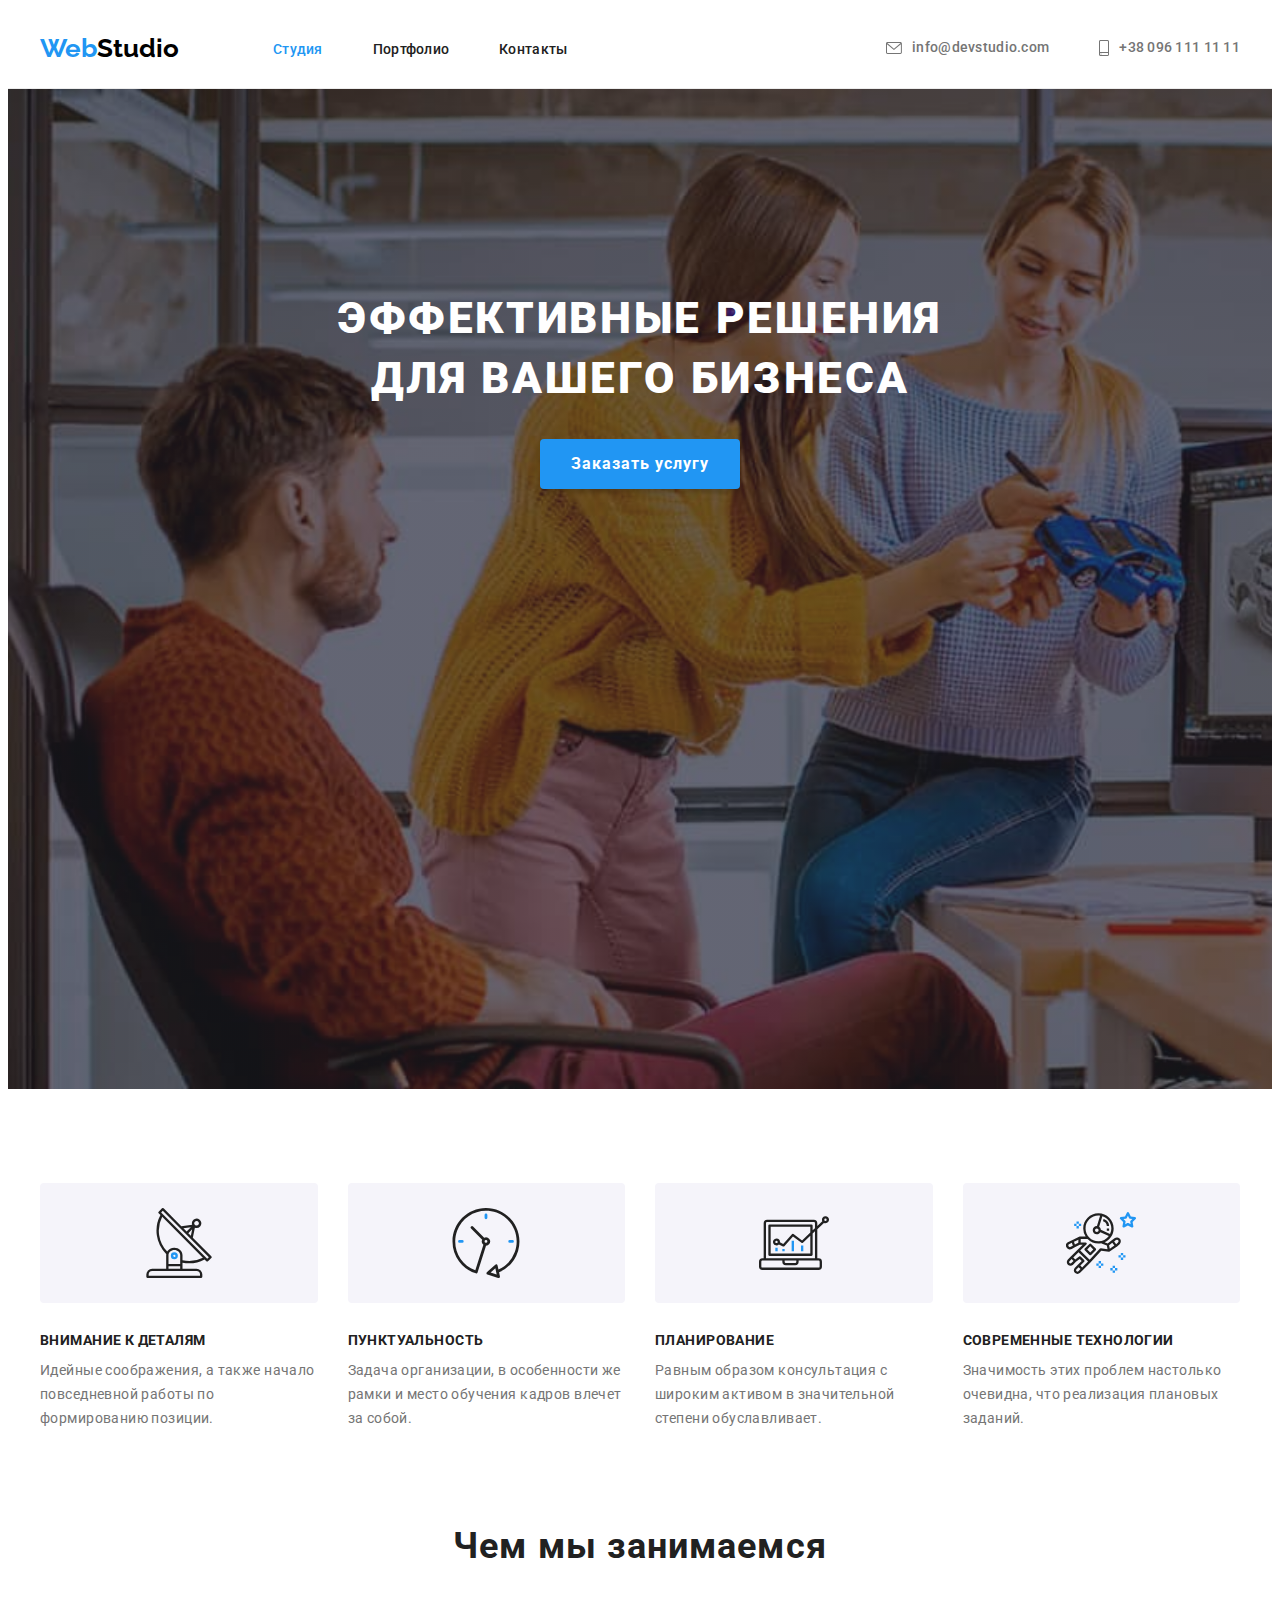
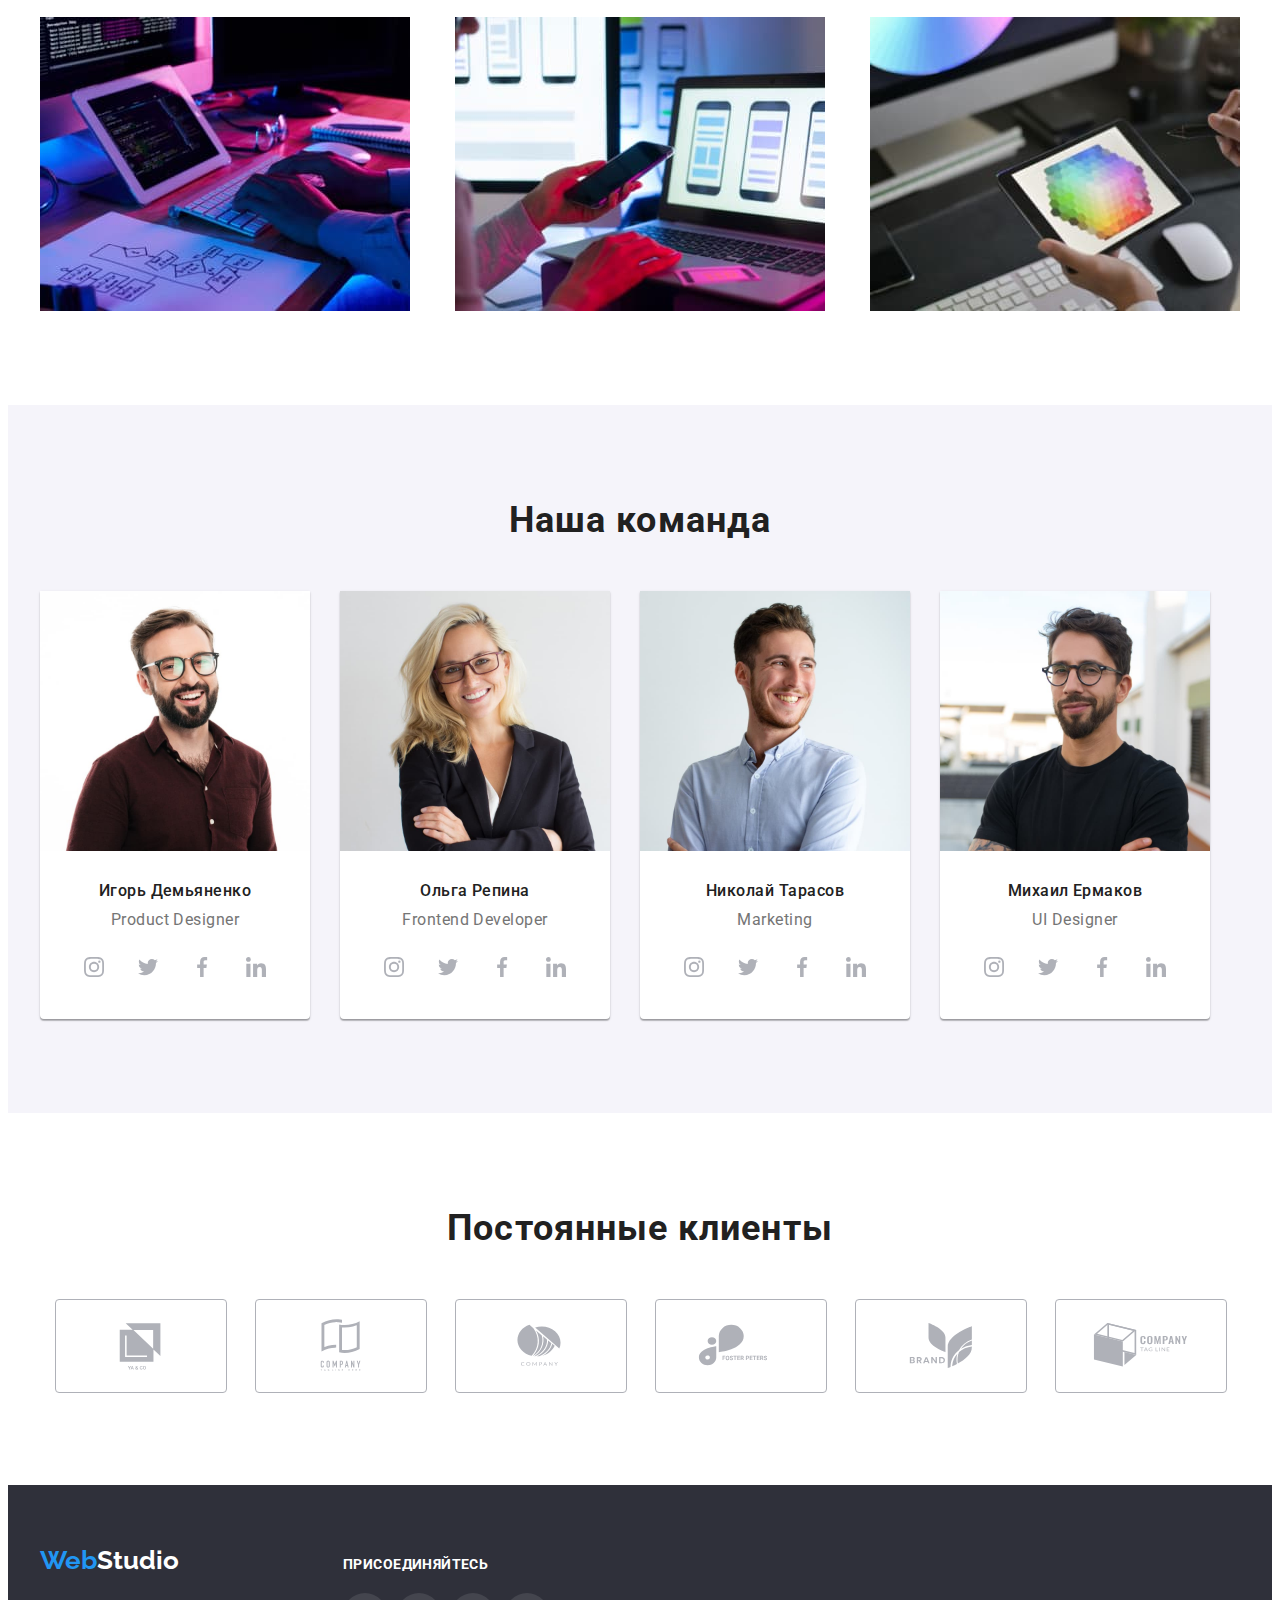
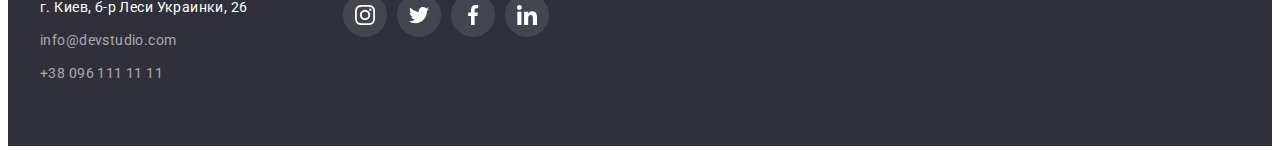
==== index.html @ 8c53d113 "first commit" ====
<!DOCTYPE html>
<html lang="ru">
	<head>
		<meta charset="UTF-8" />
		<meta http-equiv="X-UA-Compatible" content="IE=edge" />
		<meta name="viewport" content="width=device-width, initial-scale=1.0" />
		<title lang="en">WebStudio</title>
		<link rel="preconnect" href="https://fonts.googleapis.com" />
		<link rel="preconnect" href="https://fonts.gstatic.com" crossorigin />
		<link
			href="https://fonts.googleapis.com/css2?family=Raleway:wght@700&family=Roboto:wght@400;500;700;900&display=swap"
			rel="stylesheet"
		/>
		<link
			rel="stylesheet"
			href="https://cdnjs.cloudflare.com/ajax/libs/modern-normalize/1.1.0/modern-normalize.min.css"
			integrity="sha512-wpPYUAdjBVSE4KJnH1VR1HeZfpl1ub8YT/NKx4PuQ5NmX2tKuGu6U/JRp5y+Y8XG2tV+wKQpNHVUX03MfMFn9Q=="
			crossorigin="anonymous"
			referrerpolicy="no-referrer"
		/>
		<link rel="stylesheet" href="./css/styles.css" />
	</head>
	<body>
		<header class="page-header">
			<div class="container header-container">
				<nav class="navigation">
					<a class="logo link" href="./index.html" lang="en">
						<span class="logo-font-size logo-accent-color">Web</span>
						<span class="logo-font-size">Studio</span>
					</a>
					<ul class="menu-nav list">
						<li class="menu-nav-item">
							<a class="link current" href="./index.html">Студия</a>
						</li>

						<li class="menu-nav-item">
							<a class="link" href="./portfolio.html">Портфолио</a>
						</li>

						<li class="menu-nav-item">
							<a class="link" href="">Контакты</a>
						</li>
					</ul>
				</nav>
				<ul class="menu-contacts list">
					<li class="menu-contacts-item">
						<a class="link" href="mailto:info@devstudio.com">
							<svg class="menu-contact-icon" width="16" height="12">
								<use href="./images/sprite.svg#envelope"></use>
							</svg>
							info@devstudio.com
						</a>
					</li>

					<li class="menu-contacts-item">
						<a class="link" href="tel:+380961111111">
							<svg class="menu-contact-icon" width="10" height="16">
								<use href="./images/sprite.svg#phone"></use>
							</svg>
							+38 096 111 11 11
						</a>
					</li>
				</ul>
			</div>
		</header>

		<main>
			<section class="hero">
				<div class="container">
					<h1 class="hero-title">Эффективные решения для вашего бизнеса</h1>
					<button class="hero-btn button" type="button">Заказать услугу</button>
				</div>
			</section>

			<section class="section feature-section">
				<div class="container">
					<h2 class="section-title visually-hidden">Особенности</h2>
					<ul class="feature-list list">
						<li class="feature-list-item">
							<div class="feature-icon-box">
								<svg class="feature-icon" width="70" height="70">
									<use href="./images/sprite.svg#antenna"></use>
								</svg>
							</div>
							<h3 class="feature-title">Внимание к деталям</h3>
							<p class="feature-description">
								Идейные соображения, а также начало повседневной работы по формированию позиции.
							</p>
						</li>

						<li class="feature-list-item">
							<div class="feature-icon-box">
								<svg class="feature-icon" width="70" height="70">
									<use href="./images/sprite.svg#clock"></use>
								</svg>
							</div>
							<h3 class="feature-title">Пунктуальность</h3>
							<p class="feature-description">
								Задача организации, в особенности же рамки и место обучения кадров влечет за собой.
							</p>
						</li>

						<li class="feature-list-item">
							<div class="feature-icon-box">
								<svg class="feature-icon" width="70" height="70">
									<use href="./images/sprite.svg#diagram"></use>
								</svg>
							</div>
							<h3 class="feature-title">Планирование</h3>
							<p class="feature-description">
								Равным образом консультация с широким активом в значительной степени обуславливает.
							</p>
						</li>

						<li class="feature-list-item">
							<div class="feature-icon-box">
								<svg class="feature-icon" width="70" height="70">
									<use href="./images/sprite.svg#astronaut"></use>
								</svg>
							</div>
							<h3 class="feature-title">Современные технологии</h3>
							<p class="feature-description">
								Значимость этих проблем настолько очевидна, что реализация плановых заданий.
							</p>
						</li>
					</ul>
				</div>
			</section>

			<section class="section">
				<div class="container">
					<h2 class="section-title">Чем мы занимаемся</h2>
					<ul class="activity-list list">
						<li>
							<a class="link" href="">
								<img src="./images/activity-img-1.jpg" alt="Направление деятельности" width="370" height="294" />
							</a>
						</li>

						<li>
							<a class="link" href="">
								<img src="./images/activity-img-2.jpg" alt="Направление деятельности" width="370" height="294" />
							</a>
						</li>

						<li>
							<a class="link" href="">
								<img src="./images/activity-img-3.jpg" alt="Направление деятельности" width="370" height="294" />
							</a>
						</li>
					</ul>
				</div>
			</section>

			<section class="staff section">
				<div class="container">
					<h2 class="section-title">Наша команда</h2>
					<ul class="staff-list list">
						<li class="staff-list-item">
							<img src="./images/staff-avatar-img-1.jpg" alt="Аватар сотрудника" width="270" height="260" />
							<h3 class="staff-name">Игорь Демьяненко</h3>
							<p class="staff-position">Product Designer</p>
							<ul class="social-list list">
								<li class="social-list-item">
									<a
										class="social-list-link link"
										href="https://www.instagram.com/"
										target="_blank"
										rel="noreferrer noopener"
									>
										<svg class="social-list-icon" width="20" height="20">
											<use href="./images/sprite.svg#instagram"></use>
										</svg>
									</a>
								</li>

								<li class="social-list-item">
									<a class="social-list-link link" href="https://twitter.com" target="_blank" rel="noreferrer noopener">
										<svg class="social-list-icon" width="20" height="20">
											<use href="./images/sprite.svg#twitter"></use>
										</svg>
									</a>
								</li>

								<li class="social-list-item">
									<a
										class="social-list-link link"
										href="https://www.facebook.com/"
										target="_blank"
										rel="noreferrer noopener"
									>
										<svg class="social-list-icon" width="20" height="20">
											<use href="./images/sprite.svg#facebook"></use>
										</svg>
									</a>
								</li>

								<li class="social-list-item">
									<a
										class="social-list-link link"
										href="https://www.linkedin.com/"
										target="_blank"
										rel="noreferrer noopener"
									>
										<svg class="social-list-icon" width="20" height="20">
											<use href="./images/sprite.svg#linkedin"></use>
										</svg>
									</a>
								</li>
							</ul>
						</li>

						<li class="staff-list-item">
							<img src="./images/staff-avatar-img-2.jpg" alt="Аватар сотрудника" width="270" height="260" />
							<h3 class="staff-name">Ольга Репина</h3>
							<p class="staff-position">Frontend Developer</p>
							<ul class="social-list list">
								<li class="social-list-item">
									<a
										class="social-list-link link"
										href="https://www.instagram.com/"
										target="_blank"
										rel="noreferrer noopener"
									>
										<svg class="social-list-icon" width="20" height="20">
											<use href="./images/sprite.svg#instagram"></use>
										</svg>
									</a>
								</li>

								<li class="social-list-item">
									<a class="social-list-link link" href="https://twitter.com" target="_blank" rel="noreferrer noopener">
										<svg class="social-list-icon" width="20" height="20">
											<use href="./images/sprite.svg#twitter"></use>
										</svg>
									</a>
								</li>

								<li class="social-list-item">
									<a
										class="social-list-link link"
										href="https://www.facebook.com/"
										target="_blank"
										rel="noreferrer noopener"
									>
										<svg class="social-list-icon" width="20" height="20">
											<use href="./images/sprite.svg#facebook"></use>
										</svg>
									</a>
								</li>

								<li class="social-list-item">
									<a
										class="social-list-link link"
										href="https://www.linkedin.com/"
										target="_blank"
										rel="noreferrer noopener"
									>
										<svg class="social-list-icon" width="20" height="20">
											<use href="./images/sprite.svg#linkedin"></use>
										</svg>
									</a>
								</li>
							</ul>
						</li>

						<li class="staff-list-item">
							<img src="./images/staff-avatar-img-3.jpg" alt="Аватар сотрудника" width="270" height="260" />
							<h3 class="staff-name">Николай Тарасов</h3>
							<p class="staff-position">Marketing</p>
							<ul class="social-list list">
								<li class="social-list-item">
									<a
										class="social-list-link link"
										href="https://www.instagram.com/"
										target="_blank"
										rel="noreferrer noopener"
									>
										<svg class="social-list-icon" width="20" height="20">
											<use href="./images/sprite.svg#instagram"></use>
										</svg>
									</a>
								</li>

								<li class="social-list-item">
									<a class="social-list-link link" href="https://twitter.com" target="_blank" rel="noreferrer noopener">
										<svg class="social-list-icon" width="20" height="20">
											<use href="./images/sprite.svg#twitter"></use>
										</svg>
									</a>
								</li>

								<li class="social-list-item">
									<a
										class="social-list-link link"
										href="https://www.facebook.com/"
										target="_blank"
										rel="noreferrer noopener"
									>
										<svg class="social-list-icon" width="20" height="20">
											<use href="./images/sprite.svg#facebook"></use>
										</svg>
									</a>
								</li>

								<li class="social-list-item">
									<a
										class="social-list-link link"
										href="https://www.linkedin.com/"
										target="_blank"
										rel="noreferrer noopener"
									>
										<svg class="social-list-icon" width="20" height="20">
											<use href="./images/sprite.svg#linkedin"></use>
										</svg>
									</a>
								</li>
							</ul>
						</li>

						<li class="staff-list-item">
							<img src="./images/staff-avatar-img-4.jpg" alt="Аватар сотрудника" width="270" height="260" />
							<h3 class="staff-name">Михаил Ермаков</h3>
							<p class="staff-position">UI Designer</p>
							<ul class="social-list list">
								<li class="social-list-item">
									<a
										class="social-list-link link"
										href="https://www.instagram.com/"
										target="_blank"
										rel="noreferrer noopener"
									>
										<svg class="social-list-icon" width="20" height="20">
											<use href="./images/sprite.svg#instagram"></use>
										</svg>
									</a>
								</li>

								<li class="social-list-item">
									<a class="social-list-link link" href="https://twitter.com" target="_blank" rel="noreferrer noopener">
										<svg class="social-list-icon" width="20" height="20">
											<use href="./images/sprite.svg#twitter"></use>
										</svg>
									</a>
								</li>

								<li class="social-list-item">
									<a
										class="social-list-link link"
										href="https://www.facebook.com/"
										target="_blank"
										rel="noreferrer noopener"
									>
										<svg class="social-list-icon" width="20" height="20">
											<use href="./images/sprite.svg#facebook"></use>
										</svg>
									</a>
								</li>

								<li class="social-list-item">
									<a
										class="social-list-link link"
										href="https://www.linkedin.com/"
										target="_blank"
										rel="noreferrer noopener"
									>
										<svg class="social-list-icon" width="20" height="20">
											<use href="./images/sprite.svg#linkedin"></use>
										</svg>
									</a>
								</li>
							</ul>
						</li>
					</ul>
				</div>
			</section>

			<section class="clients section">
				<div class="container">
					<h2 class="section-title">Постоянные клиенты</h2>
					<ul class="client-list list">
						<li class="client-list-item">
							<a class="client-list-link link" href="" target="_blank" rel="noreferrer noopener">
								<svg class="client-list-icon" width="106" height="60">
									<use href="./images/sprite.svg#logo-icon-client-1"></use>
								</svg>
							</a>
						</li>

						<li class="client-list-item">
							<a class="client-list-link link" href="" target="_blank" rel="noreferrer noopener">
								<svg class="client-list-icon" width="106" height="60">
									<use href="./images/sprite.svg#logo-icon-client-2"></use>
								</svg>
							</a>
						</li>

						<li class="client-list-item">
							<a class="client-list-link link" href="" target="_blank" rel="noreferrer noopener">
								<svg class="client-list-icon" width="106" height="60">
									<use href="./images/sprite.svg#logo-icon-client-3"></use>
								</svg>
							</a>
						</li>

						<li class="client-list-item">
							<a class="client-list-link link" href="" target="_blank" rel="noreferrer noopener">
								<svg class="client-list-icon" width="106" height="60">
									<use href="./images/sprite.svg#logo-icon-client-4"></use>
								</svg>
							</a>
						</li>

						<li class="client-list-item">
							<a class="client-list-link link" href="" target="_blank" rel="noreferrer noopener">
								<svg class="client-list-icon" width="106" height="60">
									<use href="./images/sprite.svg#logo-icon-client-5"></use>
								</svg>
							</a>
						</li>

						<li class="client-list-item">
							<a class="client-list-link link" href="" target="_blank" rel="noreferrer noopener">
								<svg class="client-list-icon" width="106" height="60">
									<use href="./images/sprite.svg#logo-icon-client-6"></use>
								</svg>
							</a>
						</li>
					</ul>
				</div>
			</section>
		</main>

		<footer class="page-footer">
			<div class="container footer-container">
				<div class="footer-address-box">
					<a class="logo link" href="./index.html" lang="en">
						<span class="logo-font-size logo-accent-color">Web</span>
						<span class="logo-font-size">Studio</span>
					</a>
					<address>
						<ul class="list contact-list">
							<li class="contact-list-item">
								<a class="link opacity-link" href="https://goo.gl/maps/CGZ676xCDxBF31A58">
									г. Киев, б-р Леси Украинки, 26
								</a>
							</li>

							<li class="contact-list-item">
								<a class="link" href="mailto:info@devstudio.com">info@devstudio.com</a>
							</li>

							<li class="contact-list-item">
								<a class="link" href="tel:+380961111111">+38 096 111 11 11</a>
							</li>
						</ul>
					</address>
				</div>
				<div class="footer-social-box">
					<p class="footer-social-call">присоединяйтесь</p>
					<ul class="footer-list list">
						<li class="footer-list-item">
							<a
								class="footer-list-link link"
								href="https://www.instagram.com/"
								target="_blank"
								rel="noreferrer noopener"
							>
								<svg class="footer-list-icon" width="20" height="20">
									<use href="./images/sprite.svg#instagram"></use>
								</svg>
							</a>
						</li>

						<li class="footer-list-item">
							<a class="footer-list-link link" href="https://twitter.com" target="_blank" rel="noreferrer noopener">
								<svg class="footer-list-icon" width="20" height="20">
									<use href="./images/sprite.svg#twitter"></use>
								</svg>
							</a>
						</li>

						<li class="footer-list-item">
							<a
								class="footer-list-link link"
								href="https://www.facebook.com/"
								target="_blank"
								rel="noreferrer noopener"
							>
								<svg class="footer-list-icon" width="20" height="20">
									<use href="./images/sprite.svg#facebook"></use>
								</svg>
							</a>
						</li>

						<li class="footer-list-item">
							<a
								class="footer-list-link link"
								href="https://www.linkedin.com/"
								target="_blank"
								rel="noreferrer noopener"
							>
								<svg class="footer-list-icon" width="20" height="20">
									<use href="./images/sprite.svg#linkedin"></use>
								</svg>
							</a>
						</li>
					</ul>
				</div>
			</div>
		</footer>
	</body>
</html>
---- css/styles.css ----
:root {
  --primary-font-family: 'Roboto', sans-serif;
  --main-logo-font-family: 'Raleway', sans-serif;

  --primary-text-color: #212121;
  --secondary-text-color: #757575;
  --opacity-text-color: rgba(255, 255, 255, 0.6);
  --accent-color: #2196F3;
  --btn-color-hover: #188CE8;
  --primary-white-color: #ffffff;
  --primary-bg-color: #2F303A;
  --secondary-bg-color: #F5F4FA;
  --fallback-bg-color: #C4C4C4;
  --logo-black-color: #000000;
  --primary-border-color: #EEEEEE;
  --secondary-border-color: #ECECEC;
  --primary-icon-color: #AFB1B8;
  --bg-icon-color: rgba(255, 255, 255, 0.1);

  --project-card-gap: 30px;
}

/* ----- START - COMMON STYLES ----- */

body {  
  font-family: var(--primary-font-family);
  color: var(--primary-text-color);

  background-color: var(--primary-white-color);
}

h1,
h2,
h3,
h4,
h5,
h6,
p {
  margin-top: 0;
  margin-bottom: 0;
}

ul,
ol {
  margin-top: 0;
  margin-bottom: 0;
  padding-left: 0;
}

img {
  display: block;
  max-width: 100%;
  height: auto;
}

.list {
  list-style: none;  
}

.link {
  text-decoration: none;  
}

.container {
  width: 1200px;
  margin-left: auto;
  margin-right: auto;
  padding-left: 15px;
  padding-right: 15px;
}

.visually-hidden {
  position: absolute;
  width: 1px;
  height: 1px;
  margin: -1px;
  border: 0;
  padding: 0;
  white-space: nowrap;
  clip-path: inset(100%);
  clip: rect(0 0 0 0);
  overflow: hidden;
}

.section {
  padding-top: 94px;
  padding-bottom: 94px;
}

/* ===== END - COMMON STYLES ===== */

/* ----- START - COMPONENTS ----- */

.section-title {
  font-size: 36px;
  line-height: 1.17;
  letter-spacing: 0.03em;
  text-align: center;
}

.button {
  font-family: inherit;
  font-size: 16px;
  cursor: pointer;
}

.social-list {
  display: flex;
  justify-content: center;
  margin-top: 16px;
  margin-bottom: 30px;
}

.social-list-item {
  width: 44px;
  height: 44px;  
}

.social-list-item:not(:first-child) {
  margin-left: 10px;
}

.social-list-link {
  display: flex;
  align-items: center;
  justify-content: center;
  width: 100%;
  height: 100%;

  fill: var(--primary-icon-color);
  background-color: var(--primary-white-color);
  border-radius: 50%;  
}

.social-list-link:hover,
.social-list-link:focus {
  background-color: var(--accent-color);
}

.social-list-link:hover .social-list-icon,
.social-list-link:focus .social-list-icon {
  fill: var(--primary-white-color);
}

/* ===== END - COMPONENTS ===== */

/* ----- START - HEADER ----- */

.page-header {
  background-color: var(--primary-white-color);
  border-bottom: 1px solid var(--secondary-border-color);
}

.header-container {
  display: flex;
  justify-content: space-between;
  align-items: center;
}

.navigation {
  display: flex;
  align-items: center;  
}

.logo {
  padding-top: 24px;
  padding-bottom: 24px;
  margin-right: 94px;
  
  font-family: var(--main-logo-font-family);
  font-weight: 700;
  font-size: 0;
  line-height: 1.19;
  letter-spacing: 0.03em;
  color: var(--logo-black-color);      
}

.logo-font-size {    
  font-size: 26px;  
}

.logo-accent-color {
  color: var(--accent-color);
}

.menu-nav {
  display: flex;
  justify-content: space-between;  
}

.menu-nav-item:not(:first-child), 
.menu-contacts-item:not(:first-child) {
  margin-left: 50px;
}

.menu-nav .link,
.menu-contacts .link {
  padding-top: 32px;
  padding-bottom: 32px;

  font-weight: 500;
  font-size: 14px;
  line-height: 1.14;
  letter-spacing: 0.02em;
  color: var(--primary-text-color);
}

.menu-nav .link {
  color: var(--primary-text-color);
}

.menu-contacts {
  display: flex;  
}

.menu-contacts .link {
  display: flex;
  align-items: center;  
  
  color: var(--secondary-text-color);   
}

.menu-nav .link.current,
.menu-nav .link:hover, 
.menu-nav .link:focus,
.menu-contacts .link:hover,
.menu-contacts .link:focus {
  color: var(--accent-color);  
}

.menu-contact-icon {
  margin-right: 10px;
  fill: currentColor;
}

/* ===== END - HEADER ===== */

/* ----- START - HERO ----- */
.hero {
  max-width: 1600px;
  min-height: 600px;  
  margin-left: auto;
  margin-right: auto;
  padding-top: 200px;
  padding-bottom: 200px;  

  text-align: center;

  background-image: linear-gradient(
      to right,
      rgba(47, 48, 58, 0.4),
      rgba(47, 48, 58, 0.4)),
      url('../images/bg-hero.jpg');
  background-size: cover;
  background-repeat: no-repeat;  
  background-color: var(--fallback-bg-color);  
}

.hero-title {  
  width: 696px;
  margin: 0 auto;
  
  font-weight: 900;
  font-size: 44px;
  line-height: 1.36;
  letter-spacing: 0.06em;
  color: var(--primary-white-color);
  text-transform: uppercase;  
}

.hero-btn {
  min-width: 200px;  
  padding: 10px 26px;
  margin-top: 30px;

  font-weight: 700;
  line-height: 1.88;
  letter-spacing: 0.06em;
  color: var(--primary-white-color);

  background-color: var(--accent-color);
  border: none;
  border-radius: 4px;
  box-shadow: 0px 4px 4px rgba(0, 0, 0, 0.15);
}

.hero-btn:hover, 
.hero-btn:focus {
  background-color: var(--btn-color-hover);
}

/* ===== END - HERO ===== */

/* ----- START - FEATURES ----- */

.feature-section {
  padding-bottom: 0;
}

.feature-list {
  display: flex;
  justify-content: space-between;  
}

.feature-list-item {
  flex-basis: calc((100% - 90px) / 4);
}

.feature-title {
  margin-top: 30px;

  font-size: 14px;
  line-height: 1.14;
  letter-spacing: 0.03em;
  text-transform: uppercase;
}

.feature-description {
  margin-top: 10px;

  font-weight: 400;
  font-size: 14px;
  line-height: 1.71;
  letter-spacing: 0.03em;
  color: var(--secondary-text-color);
}

.feature-icon-box {
  display: flex;
  justify-content: center;
  align-items: center;  
  height: 120px;

  background-color: var(--secondary-bg-color);
  border-radius: 4px;
}

/* ===== END - FEATURES ===== */

/* ----- START - ACTIVITY ----- */

.activity-list {
  display: flex;
  justify-content: space-between;
  margin-top: 50px;
}

/* ===== END - ACTIVITY ===== */

/* ----- START - STAFF ----- */

.staff {
  background-color: var(--secondary-bg-color);
}

.staff-list {
  display: flex;
  flex-wrap: wrap;
  margin-left: -30px;  
  margin-top: 50px;
}

.staff-list-item {
  margin-left: 30px;  
  
  background-color: var(--primary-white-color);
  box-shadow: 0px 1px 3px rgba(0, 0, 0, 0.12),
              0px 1px 1px rgba(0, 0, 0, 0.14),
              0px 2px 1px rgba(0, 0, 0, 0.2);
  border-radius: 0px 0px 4px 4px;  
}

.staff-name,
.staff-position {
  font-size: 16px;
  line-height: 1.19;
  letter-spacing: 0.03em;
  text-transform: capitalize;
  text-align: center;
}

.staff-name {
  margin-top: 30px;
  font-weight: 500;  
}

.staff-position {
  margin-top: 10px;  
  color: var(--secondary-text-color);
}

/* ===== END - STAFF ===== */

/* ----- START - CLIENTS ----- */

.client-list {
  display: flex;
  justify-content: center;
  margin-top: 50px;
} 

.client-list-item {
  width: 170px;
  height: 92px;  
}

.client-list-item:not(:first-child) {
  margin-left: 30px;
}

.client-list-link {
  display: flex;
  align-items: center;
  justify-content: center;
  width: 100%;
  height: 100%;  

  color: var(--primary-icon-color);

  background-color: var(--primary-white-color);
  border: 1px solid var(--primary-icon-color);
  border-radius: 4px;  
}

.client-list-icon {
  fill: currentColor;
}

.client-list-link:hover,
.client-list-link:focus {
  color: var(--accent-color);
  border-color: var(--accent-color);
}

.client-list-link:hover .client-list-icon,
.client-list-link:focus .client-list-icon {
  fill: currentColor;
}

/* ===== END - CLIENTS ===== */

/* ----- START - FOOTER ----- */

.page-footer {
  padding-top: 60px;
  padding-bottom: 60px;

  background-color: var(--primary-bg-color);  
}

.footer-container {
  display: flex;
  align-items: baseline;  
}

.page-footer .logo {  
  color: var(--primary-white-color);
}

.contact-list {
  margin-top: 20px;
}

.contact-list-item:not(:first-child) {
  margin-top: 9px;
}

.contact-list .link {  
  font-size: 14px;
  line-height: 1.71;
  letter-spacing: 0.03em;
  font-style: normal;  
  color: var(--opacity-text-color);  
}

.contact-list .link:hover, 
.contact-list .link:focus {
  color: var(--accent-color);  
}

.contact-list .opacity-link {
  color: var(--primary-white-color);
}

.footer-social-box {  
  margin-left: 70px;  
}

.footer-social-call {
  font-size: 14px;
  font-weight: 700;
  line-height: 1.14;
  letter-spacing: 0.03em;
  text-transform: uppercase;
  color: var(--primary-white-color);
}

.footer-list {
  display: flex;  
}

.footer-list-item {
  width: 44px;
  height: 44px;
  margin-top: 20px;  
}

.footer-list-item:not(:first-child) {
  margin-left: 10px;
}

.footer-list-link {
  display: flex;
  align-items: center;
  justify-content: center;
  width: 100%;
  height: 100%;

  fill: var(--primary-white-color);
  background-color: var(--bg-icon-color);
  border-radius: 50%;
}

.footer-list-link:hover,
.footer-list-link:focus {
  background-color: var(--accent-color);
}

/* ===== END - FOOTER ===== */

/* ----- START - PORTFOLIO ----- */

.filter-list {
  display: flex;
  justify-content: center;
}

.filter-list-item:not(first-child) {
  margin-left: 8px;
}

.filter-btn {
  min-width: 74px;
  padding: 6px 22px;

  font-weight: 500;
  line-height: 1.63;
  letter-spacing: 0.03em;  

  background-color: var(--secondary-bg-color);
  border: none;
  border-radius: 4px;  
}

.button.current,
.filter-btn:hover, 
.filter-btn:focus {
  color: var(--primary-white-color);
  background-color: var(--accent-color);
  box-shadow: 0px 3px 1px rgba(0, 0, 0, 0.1),
              0px 1px 2px rgba(0, 0, 0, 0.08),
              0px 2px 2px rgba(0, 0, 0, 0.12);
}

.project-list {
  display: flex;
  flex-wrap: wrap;  
  margin-top: calc(-1 * var(--project-card-gap) + 50px);
  margin-left: calc(-1 * var(--project-card-gap));
}

.project-card {
  flex-basis: calc(100% / 3 - var(--project-card-gap));
  margin-top: var(--project-card-gap);
  margin-left: var(--project-card-gap);

  background-color: var(--primary-white-color);
}

.project-link:hover,
.project-link:focus {
  display: block;
  box-shadow: 0px 1px 1px rgba(0, 0, 0, 0.12),
              0px 4px 4px rgba(0, 0, 0, 0.06),
              1px 4px 6px rgba(0, 0, 0, 0.16);
}

.project-description {
  padding: 20px 24px;

  background-color: var(--primary-white-color);
  border: 1px solid var(--primary-border-color);
  border-top: none;
}

.project-name {
  font-size: 18px;
  line-height: 2;
  letter-spacing: 0.06em;
  color: var(--primary-text-color);
}

.project-category {
  margin-top: 4px;

  line-height: 1.88;
  letter-spacing: 0.03em;
  color: var(--secondary-text-color);
}

/* ===== END - PORTFOLIO ===== */
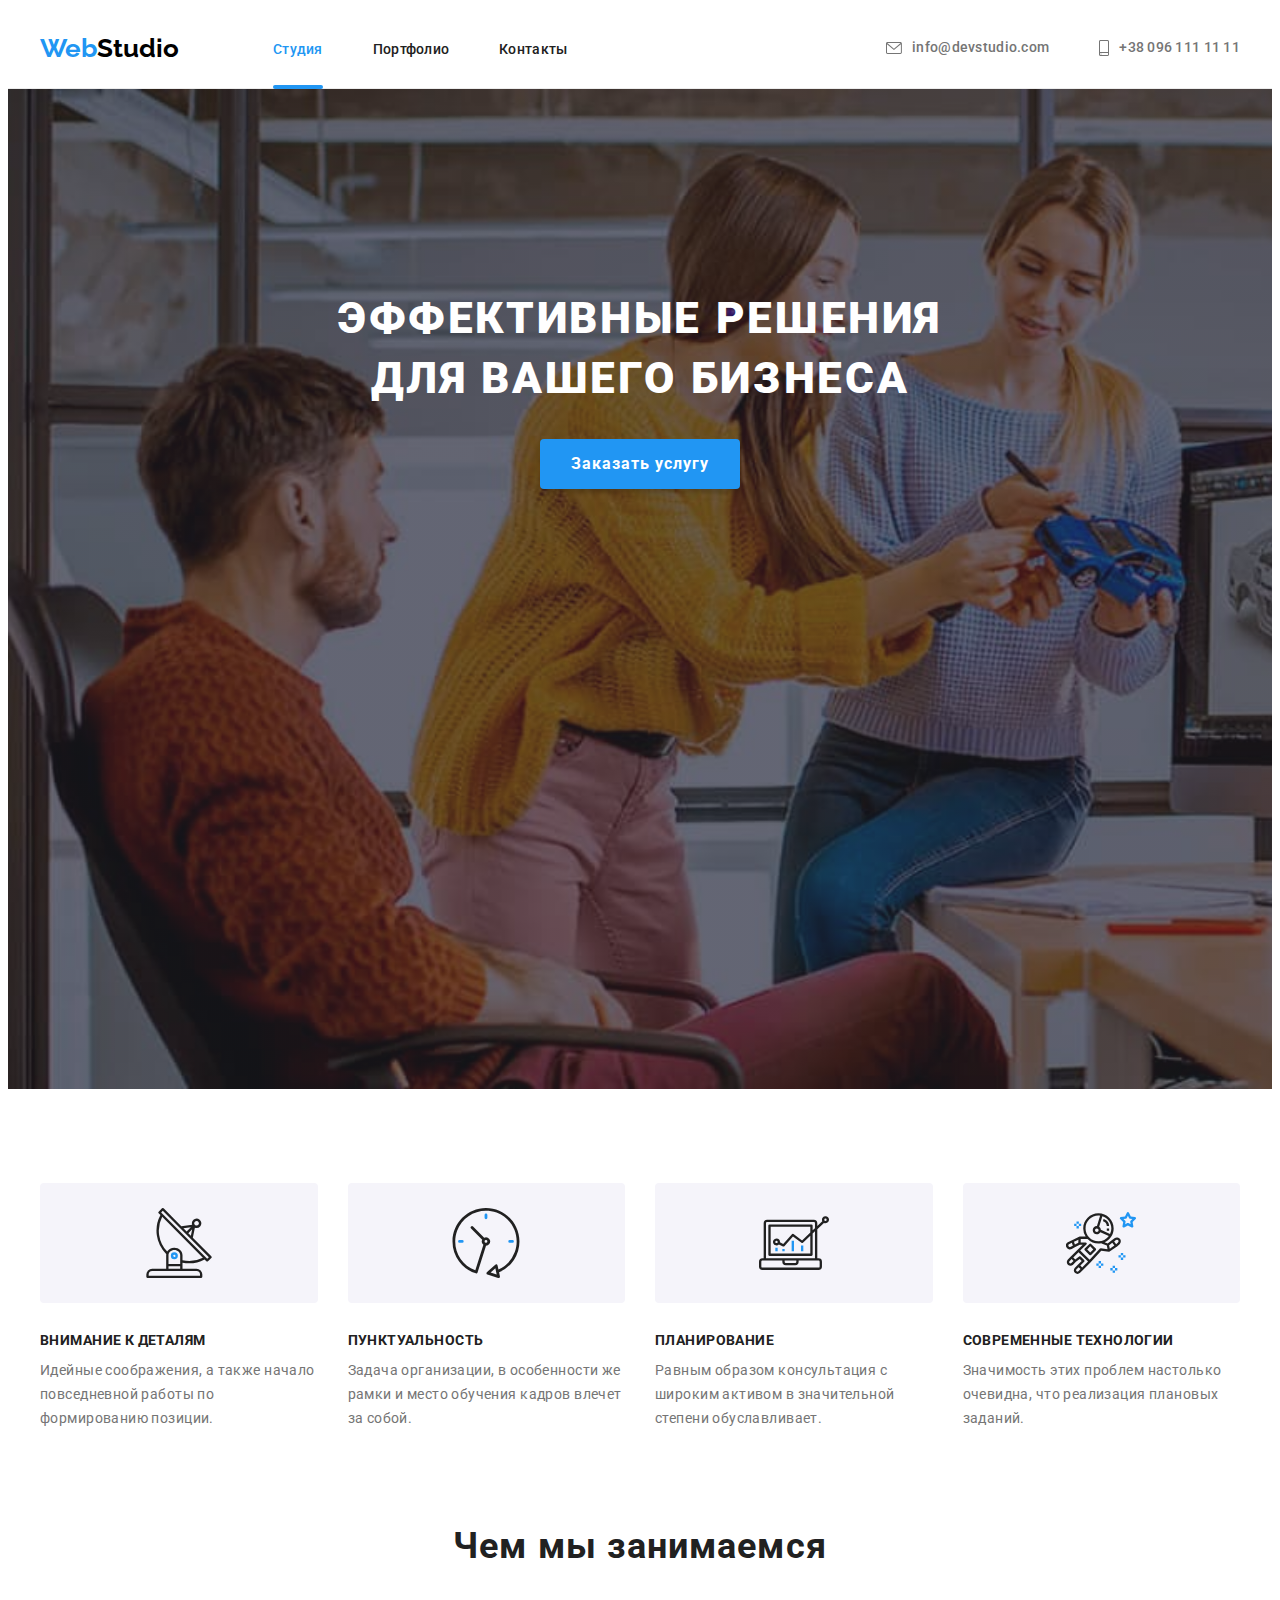
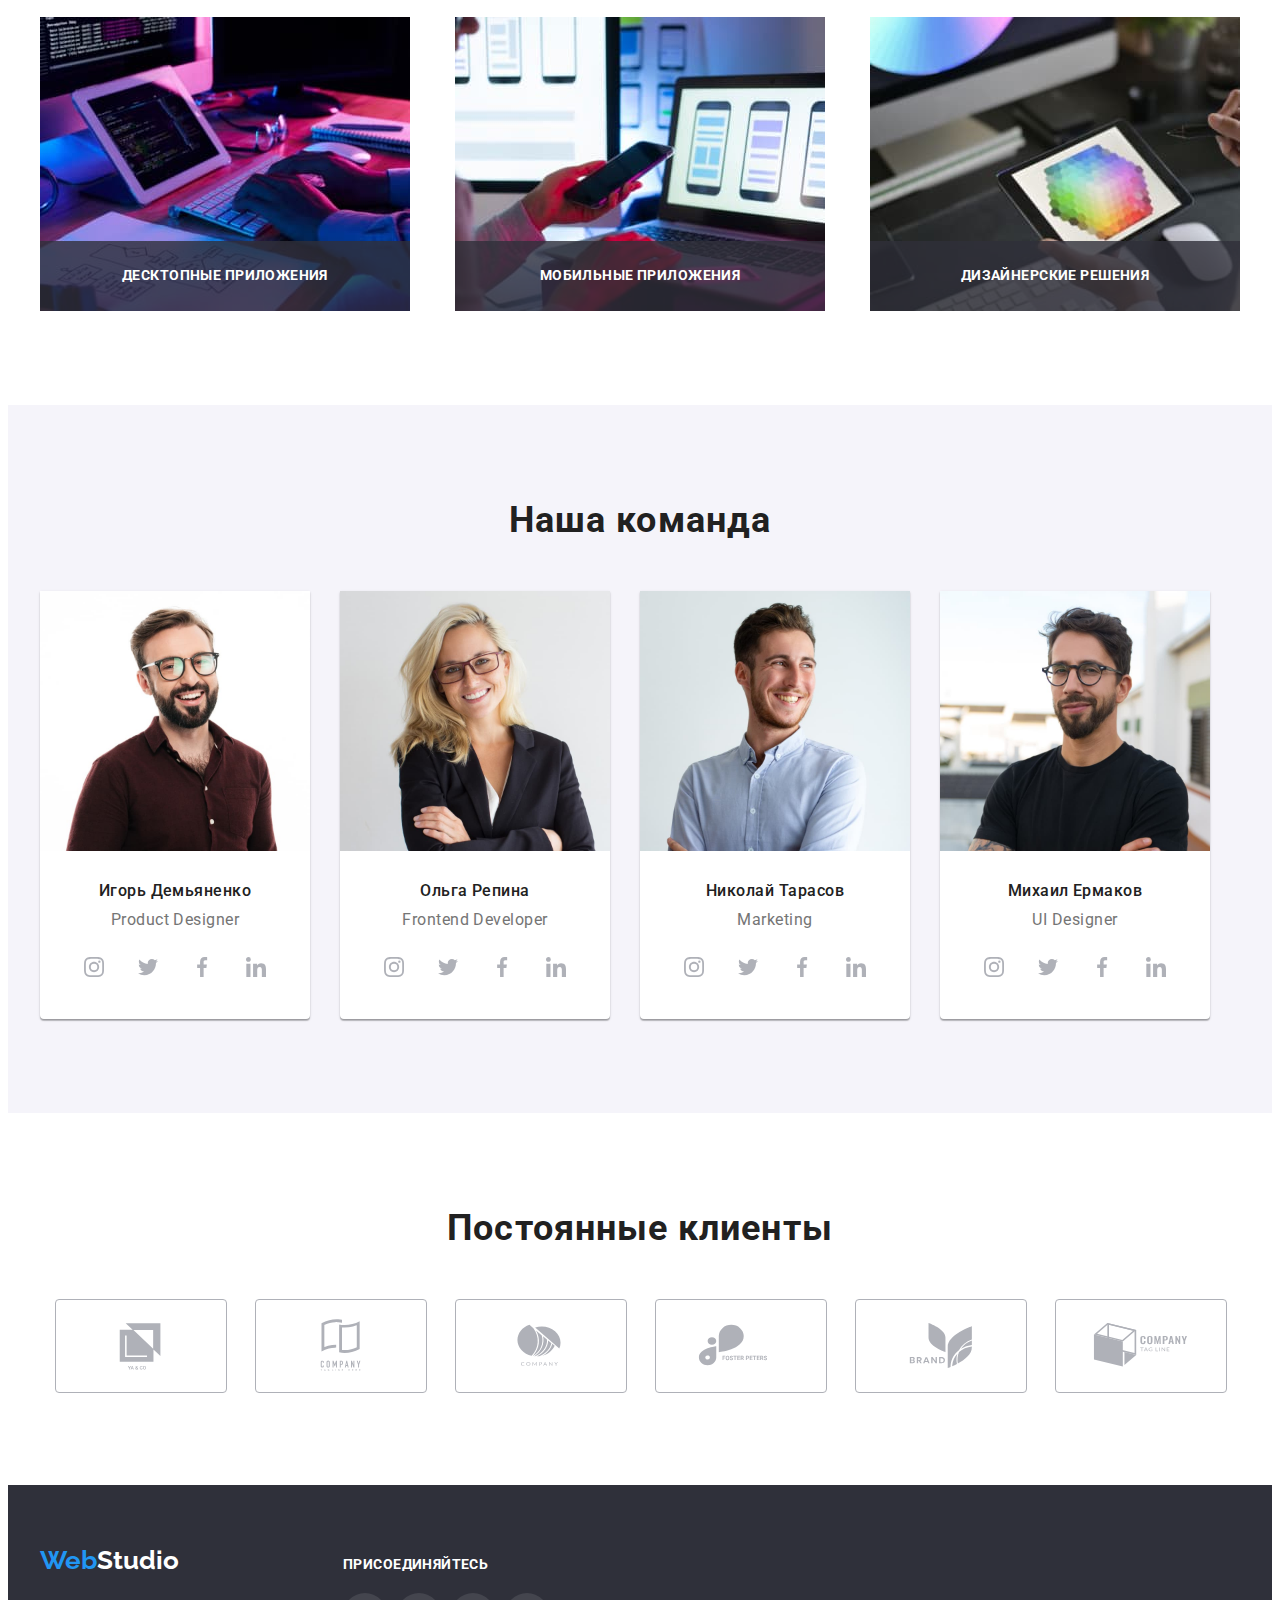
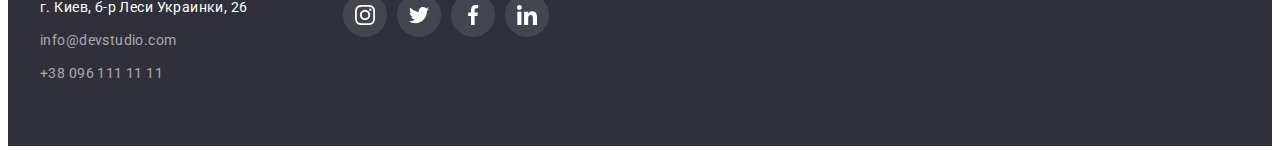
==== commit c3330879: "finished hw #5" ====
--- a/index.html
+++ b/index.html
@@ -68,7 +68,7 @@
 			<section class="hero">
 				<div class="container">
 					<h1 class="hero-title">Эффективные решения для вашего бизнеса</h1>
-					<button class="hero-btn button" type="button">Заказать услугу</button>
+					<button class="hero-btn button" type="button" data-modal-open>Заказать услугу</button>
 				</div>
 			</section>
 
@@ -131,22 +131,25 @@
 				<div class="container">
 					<h2 class="section-title">Чем мы занимаемся</h2>
 					<ul class="activity-list list">
-						<li>
-							<a class="link" href="">
+						<li class="activity-list-item">
+							<a class="activity-link link" href="">
 								<img src="./images/activity-img-1.jpg" alt="Направление деятельности" width="370" height="294" />
 							</a>
-						</li>
-
-						<li>
-							<a class="link" href="">
+							<h3 class="activity-title">Десктопные приложения</h3>
+						</li>
+
+						<li class="activity-list-item">
+							<a class="activity-link link" href="">
 								<img src="./images/activity-img-2.jpg" alt="Направление деятельности" width="370" height="294" />
 							</a>
-						</li>
-
-						<li>
-							<a class="link" href="">
+							<h3 class="activity-title">Мобильные приложения</h3>
+						</li>
+
+						<li class="activity-list-item">
+							<a class="activity-link link" href="">
 								<img src="./images/activity-img-3.jpg" alt="Направление деятельности" width="370" height="294" />
 							</a>
+							<h3 class="activity-title">Дизайнерские решения</h3>
 						</li>
 					</ul>
 				</div>
@@ -509,5 +512,17 @@
 				</div>
 			</div>
 		</footer>
+
+		<div class="backdrop is-hidden" data-modal>
+			<div class="modal">
+				<button class="modal-close-btn" type="button" data-modal-close>
+					<svg class="modal-close-icon" width="18" height="18">
+						<use href="./images/sprite.svg#close-icon"></use>
+					</svg>
+				</button>
+			</div>
+		</div>
+
+		<script src="./js/modal.js"></script>
 	</body>
 </html>
--- a/css/styles.css
+++ b/css/styles.css
@@ -9,15 +9,20 @@
   --btn-color-hover: #188CE8;
   --primary-white-color: #ffffff;
   --primary-bg-color: #2F303A;
-  --secondary-bg-color: #F5F4FA;
+  --secondary-bg-color: #F5F4FA;  
+  --activity-bg-color: rgba(47, 48, 58, 0.8);
   --fallback-bg-color: #C4C4C4;
+  --backdrop-bg-color: rgba(0, 0, 0, 0.2);
   --logo-black-color: #000000;
   --primary-border-color: #EEEEEE;
   --secondary-border-color: #ECECEC;
   --primary-icon-color: #AFB1B8;
-  --bg-icon-color: rgba(255, 255, 255, 0.1);
-
+  --bg-icon-color: rgba(255, 255, 255, 0.1);  
+  --overlay-card-color: rgba(33, 150, 243, 0.9);
   --project-card-gap: 30px;
+
+  --duration: 250ms;
+  --timing-function: cubic-bezier(0.4, 0, 0.2, 1);  
 }
 
 /* ----- START - COMMON STYLES ----- */
@@ -129,7 +134,12 @@
 
   fill: var(--primary-icon-color);
   background-color: var(--primary-white-color);
-  border-radius: 50%;  
+  border-radius: 50%;
+  transition: background-color var(--duration) var(--timing-function);  
+}
+
+.social-list-icon {
+  transition: fill var(--duration) var(--timing-function);
 }
 
 .social-list-link:hover,
@@ -140,6 +150,61 @@
 .social-list-link:hover .social-list-icon,
 .social-list-link:focus .social-list-icon {
   fill: var(--primary-white-color);
+}
+
+.backdrop {
+  position: fixed;
+  top: 0;
+  left: 0;  
+
+  width: 100vw;
+  height: 100vh;
+
+  background-color: var(--backdrop-bg-color);
+  transform: scale(1) rotate(360deg);
+  transition: transform var(--duration) var(--timing-function),              
+              visibility var(--duration) var(--timing-function);
+}
+
+.backdrop.is-hidden {
+  transform: scale(0) rotate(0deg);  
+  visibility: hidden;
+  pointer-events: none;
+}
+
+.modal {
+  position: absolute;
+  top: 50%;
+  left: 50%;
+  transform: translate(-50%, -50%);
+
+  width: 528px;
+  height: 580px;  
+  
+  background-color: var(--primary-white-color);
+  box-shadow: 0px 1px 3px rgba(0, 0, 0, 0.12),
+              0px 1px 1px rgba(0, 0, 0, 0.14),
+              0px 2px 1px rgba(0, 0, 0, 0.2);
+  border-radius: 4px;
+}
+
+.modal-close-btn {
+  position: absolute;
+  top: 8px;
+  right: 8px;  
+  
+  display: flex;
+  justify-content: center;
+  align-items: center;
+  width: 30px;
+  height: 30px;
+  padding: 0;
+  
+  border: 1px solid rgba(0, 0, 0, 0.1);
+  border-radius: 50%;
+  background-color: transparent;
+
+  cursor: pointer;
 }
 
 /* ===== END - COMPONENTS ===== */
@@ -185,7 +250,7 @@
 
 .menu-nav {
   display: flex;
-  justify-content: space-between;  
+  justify-content: space-between;    
 }
 
 .menu-nav-item:not(:first-child), 
@@ -203,10 +268,8 @@
   line-height: 1.14;
   letter-spacing: 0.02em;
   color: var(--primary-text-color);
-}
-
-.menu-nav .link {
-  color: var(--primary-text-color);
+
+  transition: color var(--duration) var(--timing-function);
 }
 
 .menu-contacts {
@@ -226,6 +289,32 @@
 .menu-contacts .link:hover,
 .menu-contacts .link:focus {
   color: var(--accent-color);  
+}
+
+.menu-nav .link {
+  position: relative; 
+}
+
+.menu-nav .link::after {
+  content: '';
+  
+  position: absolute;
+  bottom: 0;
+
+  display: block;
+  width: 100%;
+  height: 4px;
+
+  background-color: var(--accent-color);
+  border-radius: 2px;  
+  transform: scaleX(0);  
+  transition: transform var(--duration) var(--timing-function);
+}
+
+.menu-nav .link.current:after,
+.menu-nav .link:hover::after, 
+.menu-nav .link:focus::after {
+  transform: scaleX(1);
 }
 
 .menu-contact-icon {
@@ -282,6 +371,7 @@
   border: none;
   border-radius: 4px;
   box-shadow: 0px 4px 4px rgba(0, 0, 0, 0.15);
+  transition: background-color var(--duration) var(--timing-function);
 }
 
 .hero-btn:hover, 
@@ -343,6 +433,31 @@
   display: flex;
   justify-content: space-between;
   margin-top: 50px;
+}
+
+.activity-list-item {
+  position: relative;   
+}
+
+.activity-title {
+  position: absolute;
+  bottom: 0;  
+  
+  display: flex;
+  align-items: center;
+  justify-content: center;
+  width: 100%;
+  height: 70px;
+
+  font-size: 14px;
+  line-height: 1.14;
+  letter-spacing: 0.03em;
+  color: var(--primary-white-color);  
+  text-transform: uppercase;
+
+  background-color: var(--activity-bg-color);
+
+  pointer-events: none;
 }
 
 /* ===== END - ACTIVITY ===== */
@@ -419,7 +534,9 @@
 
   background-color: var(--primary-white-color);
   border: 1px solid var(--primary-icon-color);
-  border-radius: 4px;  
+  border-radius: 4px;
+  transition: color var(--duration) var(--timing-function),
+              border-color var(--duration) var(--timing-function);
 }
 
 .client-list-icon {
@@ -470,7 +587,8 @@
   line-height: 1.71;
   letter-spacing: 0.03em;
   font-style: normal;  
-  color: var(--opacity-text-color);  
+  color: var(--opacity-text-color);
+  transition: color var(--duration) var(--timing-function);  
 }
 
 .contact-list .link:hover, 
@@ -519,6 +637,7 @@
   fill: var(--primary-white-color);
   background-color: var(--bg-icon-color);
   border-radius: 50%;
+  transition: background-color var(--duration) var(--timing-function);
 }
 
 .footer-list-link:hover,
@@ -549,7 +668,10 @@
 
   background-color: var(--secondary-bg-color);
   border: none;
-  border-radius: 4px;  
+  border-radius: 4px;
+  transition: color var(--duration) var(--timing-function),
+              background-color var(--duration) var(--timing-function),
+              box-shadow var(--duration) var(--timing-function);  
 }
 
 .button.current,
@@ -577,12 +699,54 @@
   background-color: var(--primary-white-color);
 }
 
+.project-link {
+  display: block;
+  transition: box-shadow var(--duration) var(--timing-function);
+}
+
 .project-link:hover,
 .project-link:focus {
-  display: block;
   box-shadow: 0px 1px 1px rgba(0, 0, 0, 0.12),
               0px 4px 4px rgba(0, 0, 0, 0.06),
               1px 4px 6px rgba(0, 0, 0, 0.16);
+}
+
+.project-thumb {
+  position: relative;
+  overflow: hidden;
+}
+
+.project-overlay {  
+  position: absolute;
+  top: 0;
+  left: 0;
+
+  width: 100%;
+  height: 100%;
+
+  background-color: var(--overlay-card-color);
+  transform: translateY(100%);
+  transition: transform var(--duration) var(--timing-function);  
+}
+
+.project-overlay-text {
+  position: absolute;  
+  top: 50%;
+  left: 50%;
+  transform: translate(-50%, -50%);  
+  
+  width: 100%;
+  padding: 24px;   
+  
+  font-size: 18px;  
+  line-height: 1.56;
+  letter-spacing: 0.03em;
+  color: var(--primary-white-color);
+}
+
+.project-card:hover .project-overlay, 
+.project-link:focus .project-overlay {
+  transform: translateY(0);
 }
 
 .project-description {
